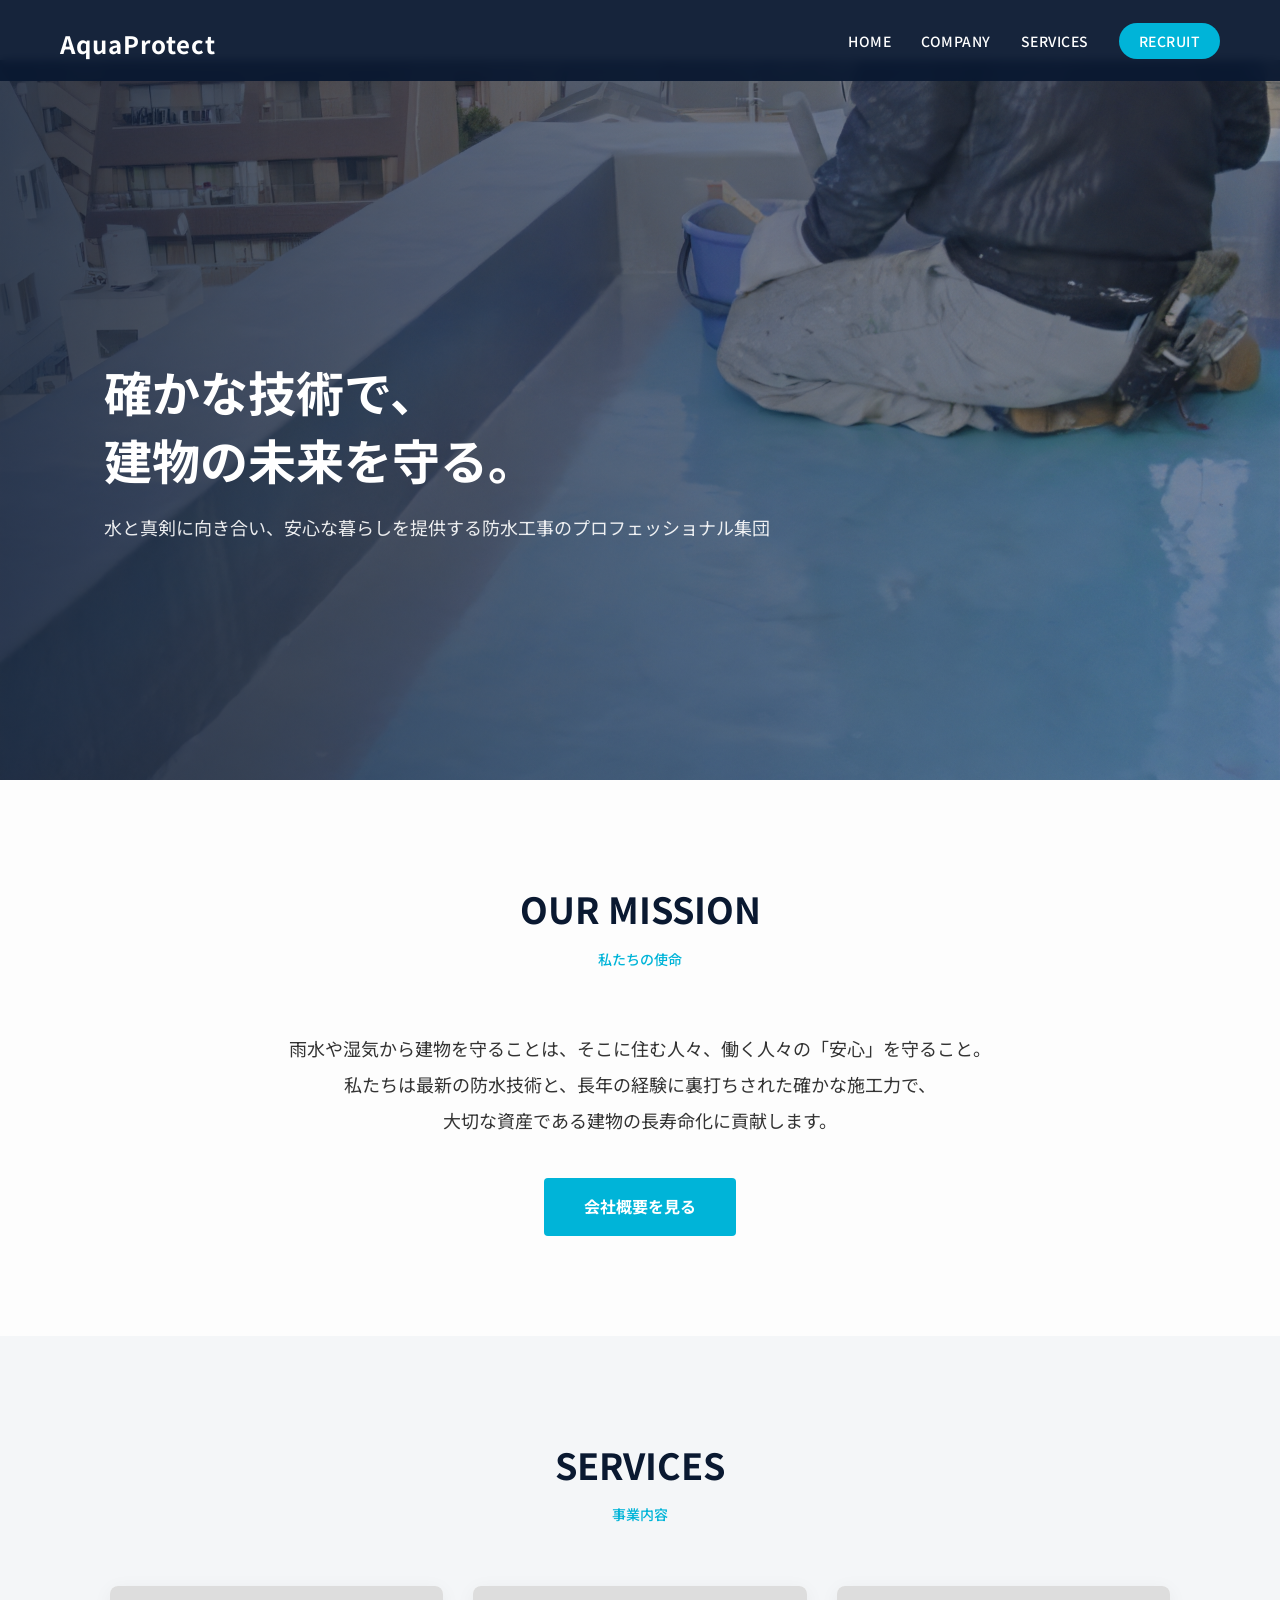
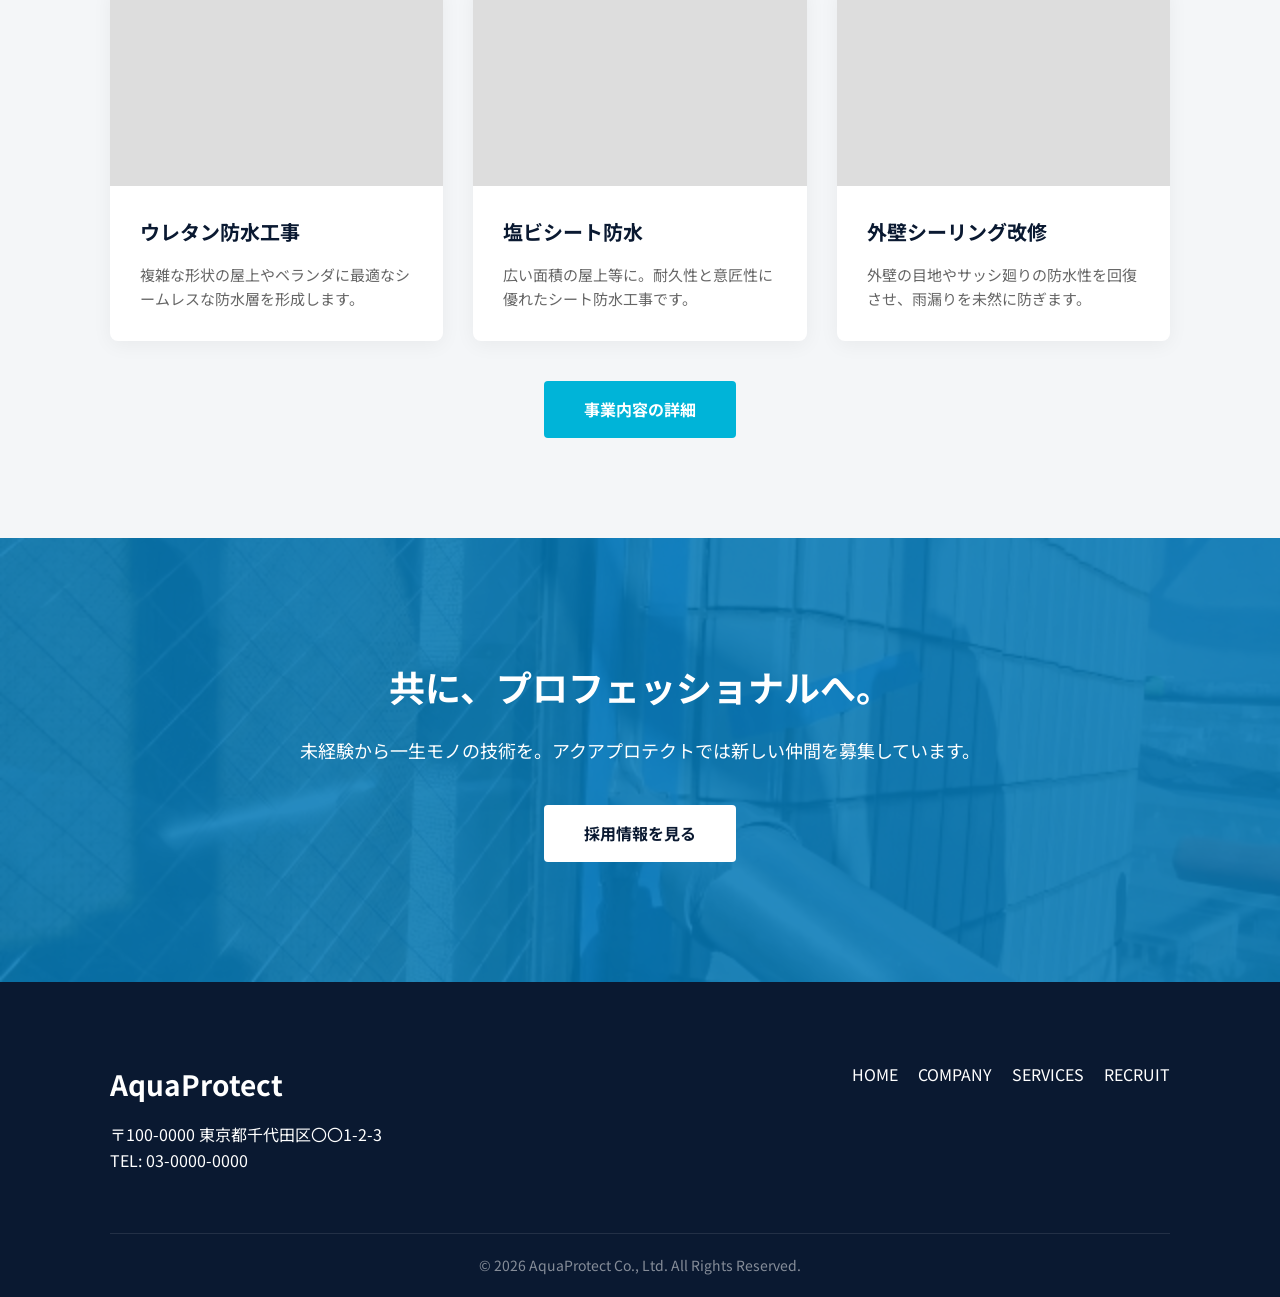
==== index.html @ 01838ff9 "Add files via upload" ====
<!DOCTYPE html>
<html lang="ja">
<head>
    <meta charset="UTF-8">
    <meta name="viewport" content="width=device-width, initial-scale=1.0">
    <title>株式会社アクアプロテクト | 防水工事・外壁改修のプロフェッショナル</title>
    <link rel="preconnect" href="https://fonts.googleapis.com">
    <link rel="preconnect" href="https://fonts.gstatic.com" crossorigin>
    <link href="https://fonts.googleapis.com/css2?family=Noto+Sans+JP:wght@400;500;700&display=swap" rel="stylesheet">
    <link rel="stylesheet" href="css/style.css">
</head>
<body>
    <header class="header js-header">
        <div class="header__inner">
            <h1 class="header__logo"><a href="index.html">AquaProtect</a></h1>
            <nav class="header__nav js-nav">
                <ul class="header__nav-list">
                    <li><a href="index.html">HOME</a></li>
                    <li><a href="about.html">COMPANY</a></li>
                    <li><a href="services.html">SERVICES</a></li>
                    <li><a href="recruit.html" class="btn-recruit-nav">RECRUIT</a></li>
                </ul>
            </nav>
            <button class="header__hamburger js-hamburger">
                <span></span><span></span><span></span>
            </button>
        </div>
    </header>

    <main>
        <section class="hero" style="background-image: url('images/hero.jpg');">
            <div class="hero__overlay"></div>
            <div class="hero__content fade-in">
                <h2 class="hero__title">確かな技術で、<br>建物の未来を守る。</h2>
                <p class="hero__desc">水と真剣に向き合い、安心な暮らしを提供する防水工事のプロフェッショナル集団</p>
            </div>
        </section>

        <section class="section">
            <div class="container">
                <h2 class="section__title fade-in">OUR MISSION<span>私たちの使命</span></h2>
                <div class="mission fade-in">
                    <p class="mission__text">
                        雨水や湿気から建物を守ることは、そこに住む人々、働く人々の「安心」を守ること。<br>
                        私たちは最新の防水技術と、長年の経験に裏打ちされた確かな施工力で、<br>
                        大切な資産である建物の長寿命化に貢献します。
                    </p>
                    <div class="mission__btn-wrapper">
                        <a href="about.html" class="btn">会社概要を見る</a>
                    </div>
                </div>
            </div>
        </section>

        <section class="section bg-light">
            <div class="container">
                <h2 class="section__title fade-in">SERVICES<span>事業内容</span></h2>
                <div class="cards">
                    <div class="card fade-in">
                        <div class="card__img" style="background-color: #ddd;"></div>
                        <div class="card__body">
                            <h3 class="card__title">ウレタン防水工事</h3>
                            <p class="card__text">複雑な形状の屋上やベランダに最適なシームレスな防水層を形成します。</p>
                        </div>
                    </div>
                    <div class="card fade-in" style="transition-delay: 0.2s;">
                        <div class="card__img" style="background-color: #ddd;"></div>
                        <div class="card__body">
                            <h3 class="card__title">塩ビシート防水</h3>
                            <p class="card__text">広い面積の屋上等に。耐久性と意匠性に優れたシート防水工事です。</p>
                        </div>
                    </div>
                    <div class="card fade-in" style="transition-delay: 0.4s;">
                        <div class="card__img" style="background-color: #ddd;"></div>
                        <div class="card__body">
                            <h3 class="card__title">外壁シーリング改修</h3>
                            <p class="card__text">外壁の目地やサッシ廻りの防水性を回復させ、雨漏りを未然に防ぎます。</p>
                        </div>
                    </div>
                </div>
                <div class="mission__btn-wrapper" style="margin-top: 40px; text-align: center;">
                    <a href="services.html" class="btn">事業内容の詳細</a>
                </div>
            </div>
        </section>

        <section class="section recruit-banner fade-in" style="background-image: url('images/recruit-bg.jpg');">
            <div class="recruit-banner__overlay"></div>
            <div class="recruit-banner__content">
                <h2>共に、プロフェッショナルへ。</h2>
                <p>未経験から一生モノの技術を。アクアプロテクトでは新しい仲間を募集しています。</p>
                <a href="recruit.html" class="btn btn--white">採用情報を見る</a>
            </div>
        </section>
    </main>

    <footer class="footer">
        <div class="container">
            <div class="footer__inner">
                <div class="footer__info">
                    <h2>AquaProtect</h2>
                    <p>〒100-0000 東京都千代田区〇〇1-2-3</p>
                    <p>TEL: 03-0000-0000</p>
                </div>
                <ul class="footer__nav">
                    <li><a href="index.html">HOME</a></li>
                    <li><a href="about.html">COMPANY</a></li>
                    <li><a href="services.html">SERVICES</a></li>
                    <li><a href="recruit.html">RECRUIT</a></li>
                </ul>
            </div>
            <div class="footer__copy">
                &copy; 2026 AquaProtect Co., Ltd. All Rights Reserved.
            </div>
        </div>
    </footer>
    <script src="js/script.js"></script>
</body>
</html>
---- css/style.css ----
@charset "UTF-8";

/* ========================================================
   Variables & Reset
========================================================= */
:root {
    --color-navy: #0a1931;
    --color-navy-light: #152b4d;
    --color-blue: #0077b6;
    --color-blue-light: #00b4d8;
    --color-bg: #fdfdfd;
    --color-text: #333333;
    --color-text-light: #666666;
    --color-white: #ffffff;
    --font-base: 'Noto Sans JP', sans-serif;
    --ease: cubic-bezier(0.25, 1, 0.5, 1);
}

*, *::before, *::after {
    box-sizing: border-box;
    margin: 0;
    padding: 0;
}

body {
    font-family: var(--font-base);
    color: var(--color-text);
    background-color: var(--color-bg);
    line-height: 1.6;
    font-size: 16px;
    -webkit-font-smoothing: antialiased;
}

a {
    color: inherit;
    text-decoration: none;
    transition: color 0.3s var(--ease);
}

ul { list-style: none; }
img { max-width: 100%; height: auto; display: block; }

.container {
    max-width: 1100px;
    margin: 0 auto;
    padding: 0 20px;
}

/* ========================================================
   Components
========================================================= */
.btn {
    display: inline-block;
    padding: 16px 40px;
    background-color: var(--color-blue-light);
    color: var(--color-white);
    font-weight: 700;
    border-radius: 4px;
    transition: background-color 0.3s var(--ease), transform 0.3s var(--ease);
    text-align: center;
}
.btn:hover {
    background-color: var(--color-blue);
    transform: translateY(-2px);
    color: var(--color-white);
}
.btn--white {
    background-color: var(--color-white);
    color: var(--color-navy);
}
.btn--white:hover {
    background-color: #f0f0f0;
    color: var(--color-navy);
}

/* ========================================================
   Header
========================================================= */
.header {
    position: fixed;
    top: 0;
    left: 0;
    width: 100%;
    z-index: 100;
    background-color: rgba(10, 25, 49, 0.95);
    backdrop-filter: blur(5px);
    transition: background-color 0.3s var(--ease), padding 0.3s var(--ease);
}
.header.is-scrolled {
    padding: 5px 0;
    background-color: rgba(10, 25, 49, 1);
}

.header__inner {
    display: flex;
    justify-content: space-between;
    align-items: center;
    padding: 15px 20px;
    max-width: 1200px;
    margin: 0 auto;
}

.header__logo a {
    color: var(--color-white);
    font-size: 24px;
    font-weight: 700;
    letter-spacing: 1px;
}

.header__nav-list {
    display: flex;
    align-items: center;
    gap: 30px;
}
.header__nav-list li a {
    color: var(--color-white);
    font-size: 14px;
    font-weight: 500;
    letter-spacing: 0.5px;
    position: relative;
}
.header__nav-list li a::after {
    content: '';
    position: absolute;
    bottom: -5px;
    left: 0;
    width: 0;
    height: 2px;
    background-color: var(--color-blue-light);
    transition: width 0.3s var(--ease);
}
.header__nav-list li a:hover::after,
.header__nav-list li a.is-active::after {
    width: 100%;
}

.btn-recruit-nav {
    background-color: var(--color-blue-light);
    padding: 8px 20px;
    border-radius: 20px;
}
.btn-recruit-nav::after { display: none !important; }
.btn-recruit-nav:hover { background-color: var(--color-blue); }

.header__hamburger {
    display: none;
    background: none;
    border: none;
    cursor: pointer;
    width: 30px;
    height: 20px;
    position: relative;
    z-index: 101;
}
.header__hamburger span {
    position: absolute;
    left: 0;
    width: 100%;
    height: 2px;
    background-color: var(--color-white);
    transition: all 0.3s var(--ease);
}
.header__hamburger span:nth-of-type(1) { top: 0; }
.header__hamburger span:nth-of-type(2) { top: 50%; transform: translateY(-50%); }
.header__hamburger span:nth-of-type(3) { bottom: 0; }

.header__hamburger.is-active span:nth-of-type(1) {
    top: 50%;
    transform: translateY(-50%) rotate(45deg);
}
.header__hamburger.is-active span:nth-of-type(2) { opacity: 0; }
.header__hamburger.is-active span:nth-of-type(3) {
    bottom: 50%;
    transform: translateY(50%) rotate(-45deg);
}

/* ========================================================
   Main Layouts & Pages
========================================================= */
main { padding-top: 60px; } /* Offset for fixed header */

.section { padding: 100px 0; }
.bg-light { background-color: #f4f6f8; }

.section__title {
    font-size: 36px;
    color: var(--color-navy);
    text-align: center;
    margin-bottom: 60px;
    font-weight: 700;
}
.section__title span {
    display: block;
    font-size: 14px;
    color: var(--color-blue-light);
    margin-top: 10px;
    font-weight: 500;
}

.sub-title {
    font-size: 24px;
    color: var(--color-navy);
    margin-bottom: 30px;
    border-left: 4px solid var(--color-blue-light);
    padding-left: 15px;
}

/* Hero */
.hero {
    height: 80vh;
    min-height: 500px;
    background-color: var(--color-navy); /* Fallback */
    background-size: cover;
    background-position: center;
    position: relative;
    display: flex;
    align-items: center;
    padding-top: 60px;
}
.hero__overlay {
    position: absolute;
    top: 0; left: 0; width: 100%; height: 100%;
    background: linear-gradient(to right, rgba(10,25,49,0.8), rgba(10,25,49,0.3));
}
.hero__content {
    position: relative;
    z-index: 1;
    color: var(--color-white);
    padding: 0 5%;
    max-width: 1200px;
    margin: 0 auto;
    width: 100%;
}
.hero__title {
    font-size: 48px;
    line-height: 1.4;
    margin-bottom: 20px;
    font-weight: 700;
}
.hero__desc {
    font-size: 18px;
    opacity: 0.9;
}

/* Page Header */
.page-header {
    height: 300px;
    background-color: var(--color-navy-light);
    display: flex;
    align-items: center;
    justify-content: center;
    color: var(--color-white);
    margin-top: -60px; /* offset main padding */
    padding-top: 60px;
}
.page-header__inner h1 {
    font-size: 40px;
    text-align: center;
}
.page-header__inner h1 span {
    display: block;
    font-size: 16px;
    margin-top: 10px;
    font-weight: 400;
    opacity: 0.8;
}

/* Mission */
.mission__text {
    text-align: center;
    font-size: 18px;
    line-height: 2;
    margin-bottom: 40px;
}
.mission__btn-wrapper { text-align: center; }

/* Cards */
.cards {
    display: grid;
    grid-template-columns: repeat(auto-fit, minmax(300px, 1fr));
    gap: 30px;
}
.card {
    background: var(--color-white);
    border-radius: 8px;
    overflow: hidden;
    box-shadow: 0 4px 20px rgba(0,0,0,0.05);
    transition: transform 0.3s var(--ease);
}
.card:hover { transform: translateY(-10px); }
.card__img {
    height: 200px;
    background-color: #eaeaea;
}
.card__body { padding: 30px; }
.card__title {
    font-size: 20px;
    color: var(--color-navy);
    margin-bottom: 15px;
}
.card__text {
    color: var(--color-text-light);
    font-size: 15px;
}

/* Recruit Banner */
.recruit-banner {
    position: relative;
    text-align: center;
    color: var(--color-white);
    background-color: var(--color-blue);
    background-size: cover;
    background-position: center;
    padding: 120px 20px;
}
.recruit-banner__overlay {
    position: absolute;
    top: 0; left: 0; width: 100%; height: 100%;
    background-color: rgba(0, 119, 182, 0.85);
}
.recruit-banner__content { position: relative; z-index: 1; }
.recruit-banner__content h2 { font-size: 36px; margin-bottom: 20px; }
.recruit-banner__content p { font-size: 18px; margin-bottom: 40px; }

/* Table */
.profile-table {
    width: 100%;
    border-collapse: collapse;
}
.profile-table th, .profile-table td {
    padding: 20px;
    border-bottom: 1px solid #ddd;
    text-align: left;
}
.profile-table th {
    width: 25%;
    background-color: #f9f9f9;
    color: var(--color-navy);
    font-weight: 500;
}

/* Services */
.service-item {
    display: flex;
    align-items: center;
    gap: 50px;
    margin-bottom: 80px;
}
.service-item--reverse { flex-direction: row-reverse; }
.service-item::before {
    content: '';
    flex: 1;
    height: 300px;
    background-color: #eaeaea;
    border-radius: 8px;
}
.service-item__text { flex: 1; }
.service-item__text h3 {
    font-size: 28px;
    color: var(--color-navy);
    margin-bottom: 20px;
}

/* Footer */
.footer {
    background-color: var(--color-navy);
    color: var(--color-white);
    padding: 80px 0 20px;
}
.footer__inner {
    display: flex;
    justify-content: space-between;
    margin-bottom: 60px;
    flex-wrap: wrap;
    gap: 40px;
}
.footer__info h2 { font-size: 28px; margin-bottom: 15px; }
.footer__nav { display: flex; gap: 20px; }
.footer__nav a:hover { color: var(--color-blue-light); }
.footer__copy {
    text-align: center;
    font-size: 14px;
    color: rgba(255,255,255,0.5);
    border-top: 1px solid rgba(255,255,255,0.1);
    padding-top: 20px;
}

/* ========================================================
   Animations & JS Classes
========================================================= */
.fade-in {
    opacity: 0;
    transform: translateY(30px);
    transition: opacity 0.8s ease-out, transform 0.8s ease-out;
}
.fade-in.is-visible {
    opacity: 1;
    transform: translateY(0);
}

/* ========================================================
   Media Queries
========================================================= */
@media (max-width: 768px) {
    .header__hamburger { display: block; }
    .header__nav {
        position: fixed;
        top: 0; right: -100%;
        width: 100%; height: 100vh;
        background-color: rgba(10, 25, 49, 0.98);
        display: flex;
        justify-content: center;
        align-items: center;
        transition: right 0.4s var(--ease);
    }
    .header__nav.is-open { right: 0; }
    .header__nav-list {
        flex-direction: column;
        text-align: center;
        gap: 40px;
    }
    .header__nav-list li a { font-size: 20px; }
    
    .hero__title { font-size: 32px; }
    .hero__desc { font-size: 16px; }
    
    .profile-table th, .profile-table td { display: block; width: 100%; }
    .profile-table th { border-bottom: none; padding-bottom: 5px; }
    .profile-table td { padding-top: 5px; margin-bottom: 10px; }
    
    .service-item, .service-item--reverse { flex-direction: column; gap: 20px; }
    .service-item::before { width: 100%; height: 200px; }
}
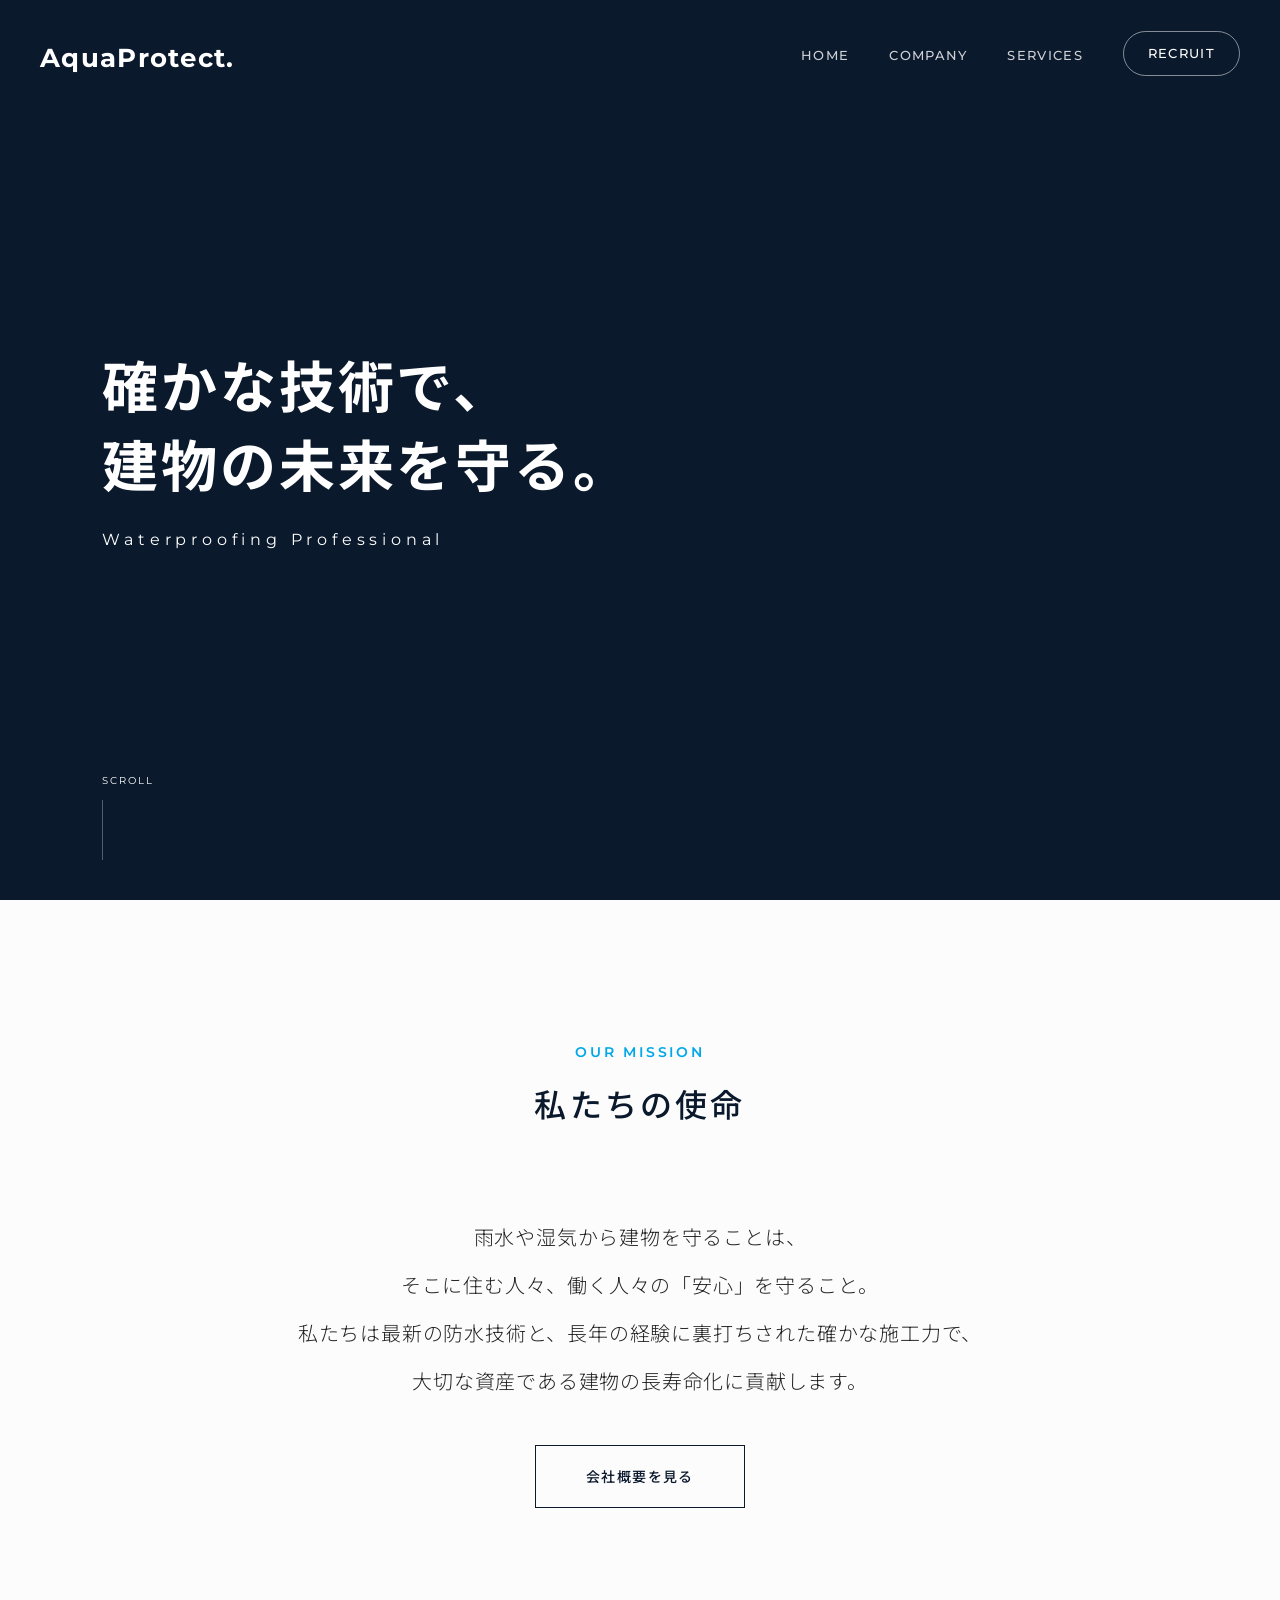
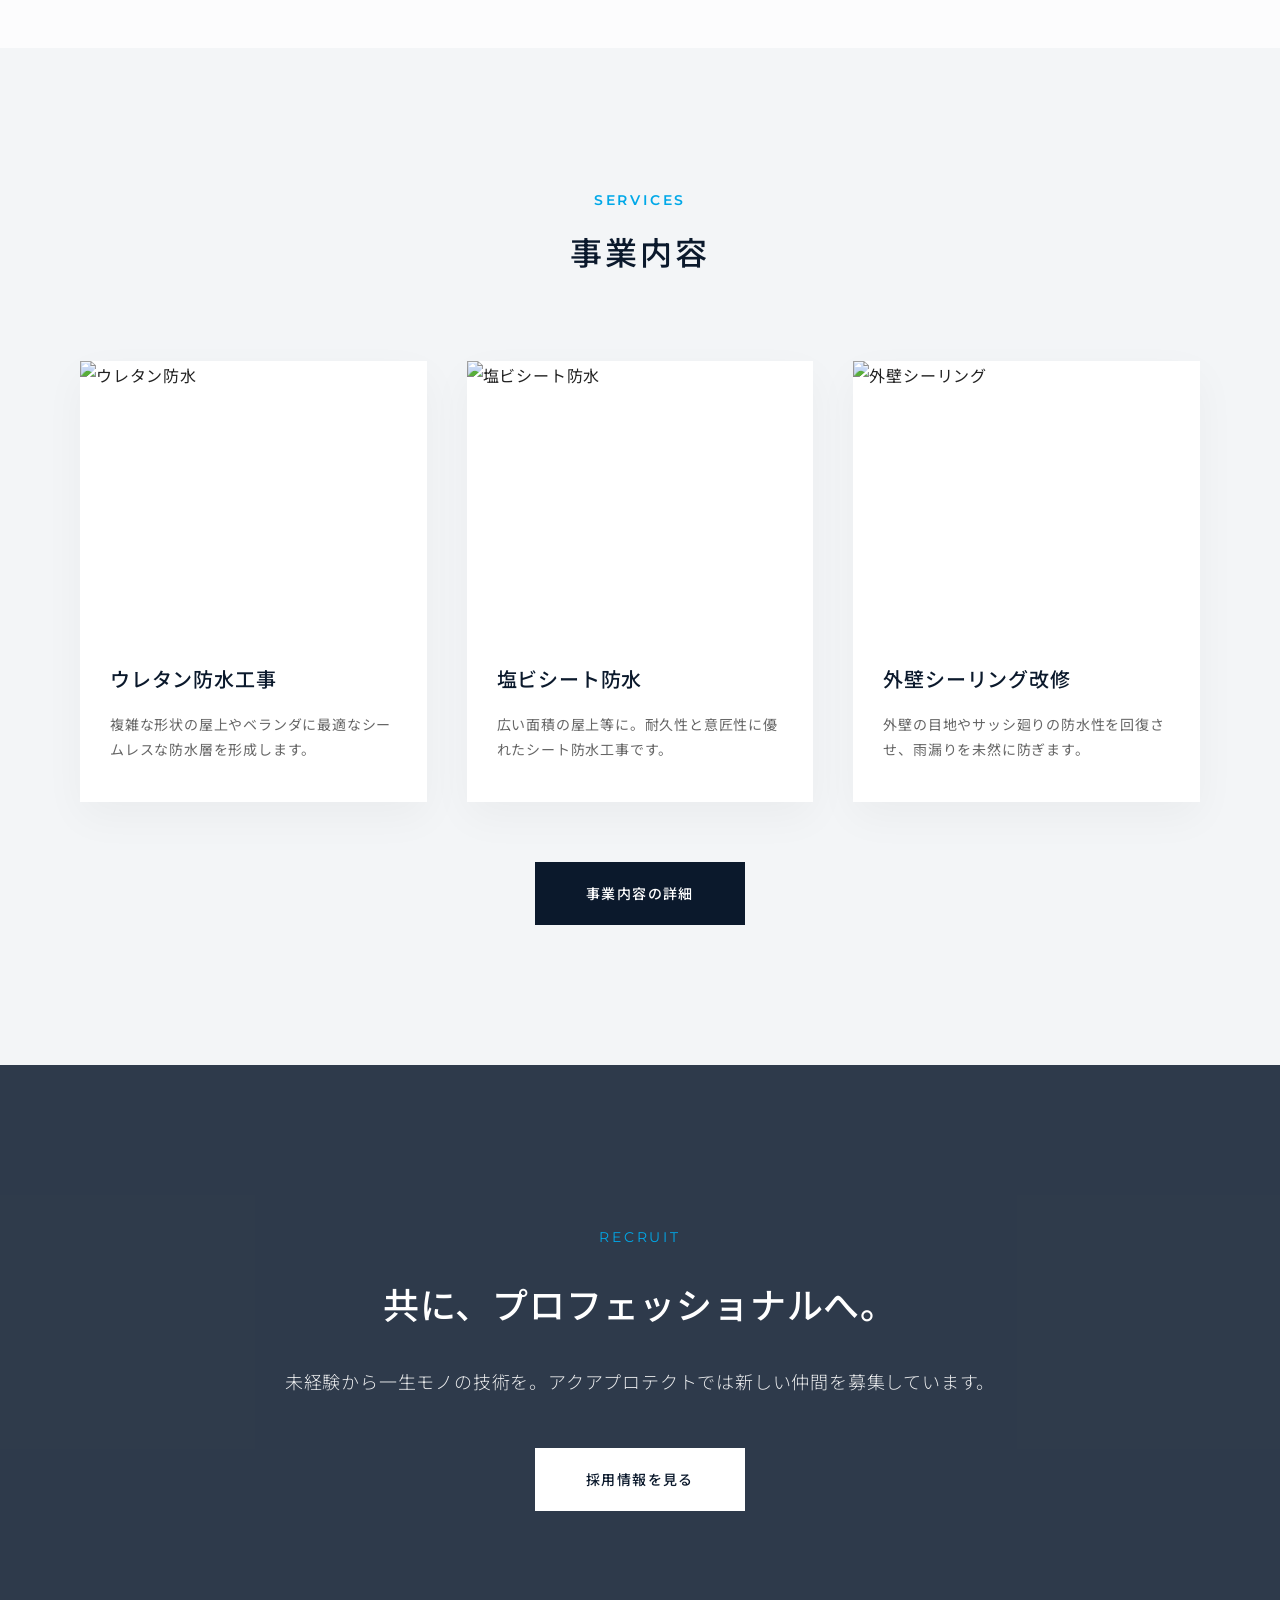
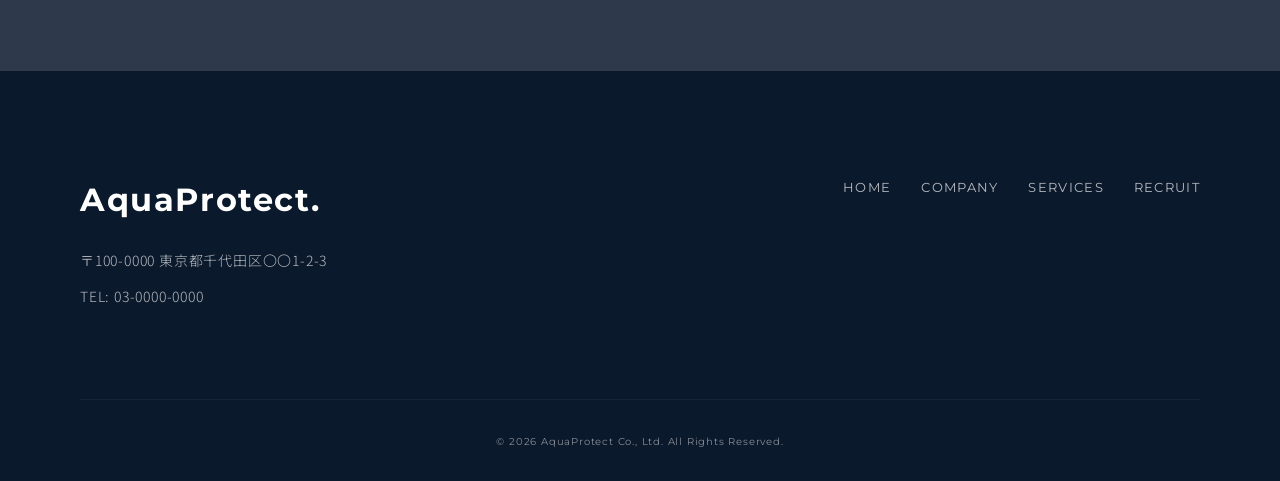
==== commit f6eb758d: "Add files via upload" ====
--- a/index.html
+++ b/index.html
@@ -6,47 +6,52 @@
     <title>株式会社アクアプロテクト | 防水工事・外壁改修のプロフェッショナル</title>
     <link rel="preconnect" href="https://fonts.googleapis.com">
     <link rel="preconnect" href="https://fonts.gstatic.com" crossorigin>
-    <link href="https://fonts.googleapis.com/css2?family=Noto+Sans+JP:wght@400;500;700&display=swap" rel="stylesheet">
+    <link href="https://fonts.googleapis.com/css2?family=Montserrat:wght@400;500;700&family=Noto+Sans+JP:wght@300;400;500;700&display=swap" rel="stylesheet">
     <link rel="stylesheet" href="css/style.css">
 </head>
 <body>
     <header class="header js-header">
         <div class="header__inner">
-            <h1 class="header__logo"><a href="index.html">AquaProtect</a></h1>
+            <h1 class="header__logo"><a href="index.html">AquaProtect.</a></h1>
             <nav class="header__nav js-nav">
                 <ul class="header__nav-list">
                     <li><a href="index.html">HOME</a></li>
                     <li><a href="about.html">COMPANY</a></li>
                     <li><a href="services.html">SERVICES</a></li>
-                    <li><a href="recruit.html" class="btn-recruit-nav">RECRUIT</a></li>
+                    <li><a href="recruit.html" class="btn-nav">RECRUIT</a></li>
                 </ul>
             </nav>
-            <button class="header__hamburger js-hamburger">
+            <button class="hamburger js-hamburger">
                 <span></span><span></span><span></span>
             </button>
         </div>
     </header>
 
     <main>
-        <section class="hero" style="background-image: url('images/hero.jpg');">
+        <section class="hero" style="background-image: url('https://images.unsplash.com/photo-1504307651254-35680f356dfd?q=80&w=2000&auto=format&fit=crop');">
             <div class="hero__overlay"></div>
-            <div class="hero__content fade-in">
-                <h2 class="hero__title">確かな技術で、<br>建物の未来を守る。</h2>
-                <p class="hero__desc">水と真剣に向き合い、安心な暮らしを提供する防水工事のプロフェッショナル集団</p>
+            <div class="hero__content">
+                <h2 class="hero__title js-fade">確かな技術で、<br>建物の未来を守る。</h2>
+                <p class="hero__desc js-fade">Waterproofing Professional</p>
             </div>
+            <div class="hero__scroll"><span>SCROLL</span></div>
         </section>
 
         <section class="section">
-            <div class="container">
-                <h2 class="section__title fade-in">OUR MISSION<span>私たちの使命</span></h2>
-                <div class="mission fade-in">
+            <div class="container container--small">
+                <div class="section-title js-fade">
+                    <span class="section-title__en">OUR MISSION</span>
+                    <h2 class="section-title__ja">私たちの使命</h2>
+                </div>
+                <div class="mission js-fade">
                     <p class="mission__text">
-                        雨水や湿気から建物を守ることは、そこに住む人々、働く人々の「安心」を守ること。<br>
-                        私たちは最新の防水技術と、長年の経験に裏打ちされた確かな施工力で、<br>
+                        雨水や湿気から建物を守ることは、<br class="u-hide-sp">
+                        そこに住む人々、働く人々の「安心」を守ること。<br>
+                        私たちは最新の防水技術と、長年の経験に裏打ちされた確かな施工力で、<br class="u-hide-sp">
                         大切な資産である建物の長寿命化に貢献します。
                     </p>
-                    <div class="mission__btn-wrapper">
-                        <a href="about.html" class="btn">会社概要を見る</a>
+                    <div class="u-text-center mt-40">
+                        <a href="about.html" class="btn btn--outline"><span>会社概要を見る</span></a>
                     </div>
                 </div>
             </div>
@@ -54,42 +59,52 @@
 
         <section class="section bg-light">
             <div class="container">
-                <h2 class="section__title fade-in">SERVICES<span>事業内容</span></h2>
+                <div class="section-title js-fade">
+                    <span class="section-title__en">SERVICES</span>
+                    <h2 class="section-title__ja">事業内容</h2>
+                </div>
                 <div class="cards">
-                    <div class="card fade-in">
-                        <div class="card__img" style="background-color: #ddd;"></div>
+                    <div class="card js-fade">
+                        <div class="card__img-wrap">
+                            <img src="https://images.unsplash.com/photo-1589939705384-5185137a7f0f?q=80&w=800&auto=format&fit=crop" alt="ウレタン防水" class="card__img">
+                        </div>
                         <div class="card__body">
                             <h3 class="card__title">ウレタン防水工事</h3>
                             <p class="card__text">複雑な形状の屋上やベランダに最適なシームレスな防水層を形成します。</p>
                         </div>
                     </div>
-                    <div class="card fade-in" style="transition-delay: 0.2s;">
-                        <div class="card__img" style="background-color: #ddd;"></div>
+                    <div class="card js-fade" style="transition-delay: 0.1s;">
+                        <div class="card__img-wrap">
+                            <img src="https://images.unsplash.com/photo-1541888086925-ebbcacd39e55?q=80&w=800&auto=format&fit=crop" alt="塩ビシート防水" class="card__img">
+                        </div>
                         <div class="card__body">
                             <h3 class="card__title">塩ビシート防水</h3>
                             <p class="card__text">広い面積の屋上等に。耐久性と意匠性に優れたシート防水工事です。</p>
                         </div>
                     </div>
-                    <div class="card fade-in" style="transition-delay: 0.4s;">
-                        <div class="card__img" style="background-color: #ddd;"></div>
+                    <div class="card js-fade" style="transition-delay: 0.2s;">
+                        <div class="card__img-wrap">
+                            <img src="https://images.unsplash.com/photo-1508873699372-7aeab60b44ab?q=80&w=800&auto=format&fit=crop" alt="外壁シーリング" class="card__img">
+                        </div>
                         <div class="card__body">
                             <h3 class="card__title">外壁シーリング改修</h3>
                             <p class="card__text">外壁の目地やサッシ廻りの防水性を回復させ、雨漏りを未然に防ぎます。</p>
                         </div>
                     </div>
                 </div>
-                <div class="mission__btn-wrapper" style="margin-top: 40px; text-align: center;">
-                    <a href="services.html" class="btn">事業内容の詳細</a>
+                <div class="u-text-center mt-60">
+                    <a href="services.html" class="btn"><span>事業内容の詳細</span></a>
                 </div>
             </div>
         </section>
 
-        <section class="section recruit-banner fade-in" style="background-image: url('images/recruit-bg.jpg');">
+        <section class="recruit-banner js-fade" style="background-image: url('https://images.unsplash.com/photo-1504328345606-18bbc8c9d7d1?q=80&w=2000&auto=format&fit=crop');">
             <div class="recruit-banner__overlay"></div>
             <div class="recruit-banner__content">
-                <h2>共に、プロフェッショナルへ。</h2>
-                <p>未経験から一生モノの技術を。アクアプロテクトでは新しい仲間を募集しています。</p>
-                <a href="recruit.html" class="btn btn--white">採用情報を見る</a>
+                <span class="recruit-banner__en">RECRUIT</span>
+                <h2 class="recruit-banner__ja">共に、プロフェッショナルへ。</h2>
+                <p class="recruit-banner__text">未経験から一生モノの技術を。<br class="u-hide-pc">アクアプロテクトでは新しい仲間を募集しています。</p>
+                <a href="recruit.html" class="btn btn--white"><span>採用情報を見る</span></a>
             </div>
         </section>
     </main>
@@ -97,20 +112,22 @@
     <footer class="footer">
         <div class="container">
             <div class="footer__inner">
-                <div class="footer__info">
-                    <h2>AquaProtect</h2>
-                    <p>〒100-0000 東京都千代田区〇〇1-2-3</p>
-                    <p>TEL: 03-0000-0000</p>
+                <div class="footer__col">
+                    <h2 class="footer__logo">AquaProtect.</h2>
+                    <p class="footer__address">〒100-0000 東京都千代田区〇〇1-2-3</p>
+                    <p class="footer__tel">TEL: 03-0000-0000</p>
                 </div>
-                <ul class="footer__nav">
-                    <li><a href="index.html">HOME</a></li>
-                    <li><a href="about.html">COMPANY</a></li>
-                    <li><a href="services.html">SERVICES</a></li>
-                    <li><a href="recruit.html">RECRUIT</a></li>
-                </ul>
+                <div class="footer__col">
+                    <ul class="footer__nav">
+                        <li><a href="index.html">HOME</a></li>
+                        <li><a href="about.html">COMPANY</a></li>
+                        <li><a href="services.html">SERVICES</a></li>
+                        <li><a href="recruit.html">RECRUIT</a></li>
+                    </ul>
+                </div>
             </div>
-            <div class="footer__copy">
-                &copy; 2026 AquaProtect Co., Ltd. All Rights Reserved.
+            <div class="footer__bottom">
+                <small>&copy; 2026 AquaProtect Co., Ltd. All Rights Reserved.</small>
             </div>
         </div>
     </footer>
--- a/css/style.css
+++ b/css/style.css
@@ -1,19 +1,23 @@
 @charset "UTF-8";
 
 /* ========================================================
-   Variables & Reset
+   Variables & Reset (Premium adjustments)
 ========================================================= */
 :root {
-    --color-navy: #0a1931;
-    --color-navy-light: #152b4d;
-    --color-blue: #0077b6;
-    --color-blue-light: #00b4d8;
-    --color-bg: #fdfdfd;
-    --color-text: #333333;
-    --color-text-light: #666666;
-    --color-white: #ffffff;
-    --font-base: 'Noto Sans JP', sans-serif;
-    --ease: cubic-bezier(0.25, 1, 0.5, 1);
+    --color-primary: #0B192C;   /* Deep Navy for Trust */
+    --color-secondary: #1E3E62; /* Lighter Navy */
+    --color-accent: #00A8E8;    /* Clean Water Blue */
+    --color-bg: #FCFCFD;        /* Very light cool gray */
+    --color-text: #222222;      /* Off-black for readability */
+    --color-text-muted: #666666;
+    --color-white: #FFFFFF;
+    --color-border: #E5E7EB;
+    
+    --font-en: 'Montserrat', sans-serif;
+    --font-ja: 'Noto Sans JP', sans-serif;
+    
+    --ease-out: cubic-bezier(0.215, 0.61, 0.355, 1);
+    --ease-in-out: cubic-bezier(0.645, 0.045, 0.355, 1);
 }
 
 *, *::before, *::after {
@@ -23,411 +27,436 @@
 }
 
 body {
-    font-family: var(--font-base);
+    font-family: var(--font-ja);
     color: var(--color-text);
     background-color: var(--color-bg);
-    line-height: 1.6;
+    line-height: 1.8;
     font-size: 16px;
+    letter-spacing: 0.05em;
     -webkit-font-smoothing: antialiased;
+    -moz-osx-font-smoothing: grayscale;
 }
 
 a {
     color: inherit;
     text-decoration: none;
-    transition: color 0.3s var(--ease);
+    transition: all 0.3s ease;
 }
 
 ul { list-style: none; }
-img { max-width: 100%; height: auto; display: block; }
+img { max-width: 100%; height: auto; display: block; width: 100%; }
 
 .container {
-    max-width: 1100px;
+    max-width: 1200px;
     margin: 0 auto;
-    padding: 0 20px;
-}
-
-/* ========================================================
-   Components
+    padding: 0 40px;
+}
+.container--small {
+    max-width: 900px;
+}
+
+/* Utilities */
+.u-text-center { text-align: center; }
+.mt-40 { margin-top: 40px; }
+.mt-60 { margin-top: 60px; }
+.mt-80 { margin-top: 80px; }
+@media (max-width: 768px) {
+    .u-hide-sp { display: none !important; }
+}
+@media (min-width: 769px) {
+    .u-hide-pc { display: none !important; }
+}
+
+/* ========================================================
+   Buttons
 ========================================================= */
 .btn {
-    display: inline-block;
-    padding: 16px 40px;
-    background-color: var(--color-blue-light);
-    color: var(--color-white);
-    font-weight: 700;
-    border-radius: 4px;
-    transition: background-color 0.3s var(--ease), transform 0.3s var(--ease);
-    text-align: center;
+    display: inline-flex;
+    align-items: center;
+    justify-content: center;
+    padding: 18px 50px;
+    background-color: var(--color-primary);
+    color: var(--color-white);
+    font-weight: 500;
+    font-family: var(--font-ja);
+    letter-spacing: 0.1em;
+    font-size: 14px;
+    border: 1px solid var(--color-primary);
+    position: relative;
+    overflow: hidden;
+    transition: all 0.4s var(--ease-out);
+}
+.btn span {
+    position: relative;
+    z-index: 2;
+}
+.btn::after {
+    content: '';
+    position: absolute;
+    top: 0; left: 0; width: 100%; height: 100%;
+    background-color: var(--color-accent);
+    transform: scaleX(0);
+    transform-origin: right;
+    transition: transform 0.4s var(--ease-out);
+    z-index: 1;
 }
 .btn:hover {
-    background-color: var(--color-blue);
-    transform: translateY(-2px);
-    color: var(--color-white);
-}
+    color: var(--color-white);
+    border-color: var(--color-accent);
+}
+.btn:hover::after {
+    transform: scaleX(1);
+    transform-origin: left;
+}
+
+.btn--outline {
+    background-color: transparent;
+    color: var(--color-primary);
+}
+.btn--outline:hover {
+    color: var(--color-white);
+}
+
 .btn--white {
     background-color: var(--color-white);
-    color: var(--color-navy);
+    color: var(--color-primary);
+    border-color: var(--color-white);
 }
 .btn--white:hover {
-    background-color: #f0f0f0;
-    color: var(--color-navy);
-}
-
-/* ========================================================
-   Header
+    border-color: var(--color-accent);
+}
+
+.btn--large {
+    padding: 22px 80px;
+    font-size: 16px;
+}
+
+/* ========================================================
+   Header (Premium Glassmorphism)
 ========================================================= */
 .header {
     position: fixed;
-    top: 0;
-    left: 0;
-    width: 100%;
+    top: 0; left: 0; width: 100%;
     z-index: 100;
-    background-color: rgba(10, 25, 49, 0.95);
-    backdrop-filter: blur(5px);
-    transition: background-color 0.3s var(--ease), padding 0.3s var(--ease);
+    padding: 25px 0;
+    transition: all 0.4s var(--ease-out);
 }
 .header.is-scrolled {
-    padding: 5px 0;
-    background-color: rgba(10, 25, 49, 1);
+    padding: 15px 0;
+    background-color: rgba(11, 25, 44, 0.95);
+    backdrop-filter: blur(10px);
+    box-shadow: 0 4px 20px rgba(0,0,0,0.05);
 }
 
 .header__inner {
     display: flex;
     justify-content: space-between;
     align-items: center;
-    padding: 15px 20px;
-    max-width: 1200px;
-    margin: 0 auto;
+    padding: 0 40px;
 }
 
 .header__logo a {
     color: var(--color-white);
-    font-size: 24px;
+    font-family: var(--font-en);
+    font-size: 26px;
     font-weight: 700;
-    letter-spacing: 1px;
+    letter-spacing: 0.05em;
 }
 
 .header__nav-list {
     display: flex;
     align-items: center;
-    gap: 30px;
+    gap: 40px;
 }
 .header__nav-list li a {
     color: var(--color-white);
+    font-family: var(--font-en);
+    font-size: 13px;
+    font-weight: 500;
+    letter-spacing: 0.1em;
+    opacity: 0.8;
+}
+.header__nav-list li a:hover,
+.header__nav-list li a.is-active {
+    opacity: 1;
+}
+
+.btn-nav {
+    display: inline-block;
+    border: 1px solid rgba(255,255,255,0.5);
+    padding: 10px 24px;
+    border-radius: 40px;
+    opacity: 1 !important;
+}
+.btn-nav:hover {
+    background-color: var(--color-white);
+    color: var(--color-primary) !important;
+}
+
+.hamburger {
+    display: none;
+    background: none; border: none; cursor: pointer;
+    width: 32px; height: 22px; position: relative; z-index: 101;
+}
+.hamburger span {
+    position: absolute; left: 0; width: 100%; height: 1px;
+    background-color: var(--color-white);
+    transition: all 0.4s var(--ease-out);
+}
+.hamburger span:nth-of-type(1) { top: 0; }
+.hamburger span:nth-of-type(2) { top: 50%; transform: translateY(-50%); }
+.hamburger span:nth-of-type(3) { bottom: 0; }
+
+.hamburger.is-active span:nth-of-type(1) { top: 50%; transform: translateY(-50%) rotate(45deg); }
+.hamburger.is-active span:nth-of-type(2) { opacity: 0; }
+.hamburger.is-active span:nth-of-type(3) { bottom: 50%; transform: translateY(50%) rotate(-45deg); }
+
+/* ========================================================
+   Layouts & Headings
+========================================================= */
+.section { padding: 140px 0; }
+.bg-light { background-color: #F3F5F7; }
+
+.section-title {
+    text-align: center;
+    margin-bottom: 80px;
+}
+.section-title__en {
+    display: block;
+    font-family: var(--font-en);
     font-size: 14px;
+    color: var(--color-accent);
+    font-weight: 600;
+    letter-spacing: 0.2em;
+    margin-bottom: 10px;
+}
+.section-title__ja {
+    font-size: 32px;
+    color: var(--color-primary);
     font-weight: 500;
-    letter-spacing: 0.5px;
-    position: relative;
-}
-.header__nav-list li a::after {
-    content: '';
-    position: absolute;
-    bottom: -5px;
-    left: 0;
-    width: 0;
-    height: 2px;
-    background-color: var(--color-blue-light);
-    transition: width 0.3s var(--ease);
-}
-.header__nav-list li a:hover::after,
-.header__nav-list li a.is-active::after {
-    width: 100%;
-}
-
-.btn-recruit-nav {
-    background-color: var(--color-blue-light);
-    padding: 8px 20px;
-    border-radius: 20px;
-}
-.btn-recruit-nav::after { display: none !important; }
-.btn-recruit-nav:hover { background-color: var(--color-blue); }
-
-.header__hamburger {
-    display: none;
-    background: none;
-    border: none;
-    cursor: pointer;
-    width: 30px;
-    height: 20px;
-    position: relative;
-    z-index: 101;
-}
-.header__hamburger span {
-    position: absolute;
-    left: 0;
-    width: 100%;
-    height: 2px;
-    background-color: var(--color-white);
-    transition: all 0.3s var(--ease);
-}
-.header__hamburger span:nth-of-type(1) { top: 0; }
-.header__hamburger span:nth-of-type(2) { top: 50%; transform: translateY(-50%); }
-.header__hamburger span:nth-of-type(3) { bottom: 0; }
-
-.header__hamburger.is-active span:nth-of-type(1) {
-    top: 50%;
-    transform: translateY(-50%) rotate(45deg);
-}
-.header__hamburger.is-active span:nth-of-type(2) { opacity: 0; }
-.header__hamburger.is-active span:nth-of-type(3) {
-    bottom: 50%;
-    transform: translateY(50%) rotate(-45deg);
-}
-
-/* ========================================================
-   Main Layouts & Pages
-========================================================= */
-main { padding-top: 60px; } /* Offset for fixed header */
-
-.section { padding: 100px 0; }
-.bg-light { background-color: #f4f6f8; }
-
-.section__title {
-    font-size: 36px;
-    color: var(--color-navy);
-    text-align: center;
-    margin-bottom: 60px;
-    font-weight: 700;
-}
-.section__title span {
-    display: block;
-    font-size: 14px;
-    color: var(--color-blue-light);
-    margin-top: 10px;
-    font-weight: 500;
+    letter-spacing: 0.1em;
 }
 
 .sub-title {
     font-size: 24px;
-    color: var(--color-navy);
-    margin-bottom: 30px;
-    border-left: 4px solid var(--color-blue-light);
-    padding-left: 15px;
-}
-
-/* Hero */
+    color: var(--color-primary);
+    margin-bottom: 40px;
+    padding-bottom: 15px;
+    border-bottom: 1px solid var(--color-border);
+    font-weight: 500;
+}
+
+/* ========================================================
+   Hero Sections
+========================================================= */
+/* Top Hero */
 .hero {
-    height: 80vh;
-    min-height: 500px;
-    background-color: var(--color-navy); /* Fallback */
+    height: 100vh;
+    min-height: 600px;
+    background-color: var(--color-primary);
     background-size: cover;
     background-position: center;
     position: relative;
     display: flex;
     align-items: center;
-    padding-top: 60px;
 }
 .hero__overlay {
-    position: absolute;
-    top: 0; left: 0; width: 100%; height: 100%;
-    background: linear-gradient(to right, rgba(10,25,49,0.8), rgba(10,25,49,0.3));
+    position: absolute; top: 0; left: 0; width: 100%; height: 100%;
+    background: linear-gradient(135deg, rgba(11,25,44,0.8) 0%, rgba(11,25,44,0.3) 100%);
 }
 .hero__content {
+    position: relative; z-index: 1;
+    color: var(--color-white);
+    padding: 0 8%;
+    width: 100%;
+}
+.hero__title {
+    font-size: 56px;
+    font-weight: 700;
+    line-height: 1.4;
+    letter-spacing: 0.05em;
+    margin-bottom: 24px;
+}
+.hero__desc {
+    font-family: var(--font-en);
+    font-size: 16px;
+    letter-spacing: 0.3em;
+    opacity: 0.8;
+}
+.hero__scroll {
+    position: absolute; bottom: 40px; left: 8%; z-index: 1;
+    color: var(--color-white); font-family: var(--font-en); font-size: 10px; letter-spacing: 0.2em;
+}
+.hero__scroll::after {
+    content: ''; display: block; width: 1px; height: 60px; background-color: rgba(255,255,255,0.3); margin-top: 10px;
+}
+
+/* Page Hero (Lower pages) */
+.page-hero {
+    height: 50vh;
+    min-height: 400px;
+    background-color: var(--color-primary);
+    background-size: cover;
+    background-position: center;
     position: relative;
-    z-index: 1;
-    color: var(--color-white);
-    padding: 0 5%;
-    max-width: 1200px;
-    margin: 0 auto;
-    width: 100%;
-}
-.hero__title {
-    font-size: 48px;
-    line-height: 1.4;
-    margin-bottom: 20px;
-    font-weight: 700;
-}
-.hero__desc {
-    font-size: 18px;
-    opacity: 0.9;
-}
-
-/* Page Header */
-.page-header {
-    height: 300px;
-    background-color: var(--color-navy-light);
-    display: flex;
-    align-items: center;
-    justify-content: center;
-    color: var(--color-white);
-    margin-top: -60px; /* offset main padding */
-    padding-top: 60px;
-}
-.page-header__inner h1 {
-    font-size: 40px;
-    text-align: center;
-}
-.page-header__inner h1 span {
-    display: block;
-    font-size: 16px;
-    margin-top: 10px;
-    font-weight: 400;
-    opacity: 0.8;
-}
-
+    display: flex; justify-content: center; align-items: center;
+}
+.page-hero__overlay {
+    position: absolute; top: 0; left: 0; width: 100%; height: 100%;
+    background-color: rgba(11, 25, 44, 0.7);
+}
+.page-hero__content {
+    position: relative; z-index: 1; text-align: center; color: var(--color-white);
+}
+.page-hero__en { font-family: var(--font-en); font-size: 48px; letter-spacing: 0.1em; margin-bottom: 10px; }
+.page-hero__ja { font-size: 15px; letter-spacing: 0.2em; opacity: 0.8; }
+.page-main { padding-bottom: 100px; }
+
+/* ========================================================
+   Components (Mission, Cards, List)
+========================================================= */
 /* Mission */
 .mission__text {
     text-align: center;
-    font-size: 18px;
-    line-height: 2;
-    margin-bottom: 40px;
-}
-.mission__btn-wrapper { text-align: center; }
-
-/* Cards */
+    font-size: 20px;
+    line-height: 2.4;
+    font-weight: 300;
+}
+
+/* Cards (Services on Top) */
 .cards {
     display: grid;
-    grid-template-columns: repeat(auto-fit, minmax(300px, 1fr));
-    gap: 30px;
+    grid-template-columns: repeat(3, 1fr);
+    gap: 40px;
 }
 .card {
     background: var(--color-white);
-    border-radius: 8px;
+    box-shadow: 0 15px 40px rgba(0,0,0,0.04);
+    transition: transform 0.4s var(--ease-out), box-shadow 0.4s var(--ease-out);
+}
+.card:hover {
+    transform: translateY(-10px);
+    box-shadow: 0 25px 50px rgba(0,0,0,0.08);
+}
+.card__img-wrap {
     overflow: hidden;
-    box-shadow: 0 4px 20px rgba(0,0,0,0.05);
-    transition: transform 0.3s var(--ease);
-}
-.card:hover { transform: translateY(-10px); }
+    aspect-ratio: 4 / 3;
+}
 .card__img {
-    height: 200px;
-    background-color: #eaeaea;
-}
-.card__body { padding: 30px; }
-.card__title {
-    font-size: 20px;
-    color: var(--color-navy);
-    margin-bottom: 15px;
-}
-.card__text {
-    color: var(--color-text-light);
-    font-size: 15px;
-}
+    width: 100%; height: 100%; object-fit: cover;
+    transition: transform 0.8s var(--ease-out);
+}
+.card:hover .card__img { transform: scale(1.05); }
+.card__body { padding: 40px 30px; }
+.card__title { font-size: 20px; color: var(--color-primary); margin-bottom: 15px; font-weight: 500; }
+.card__text { color: var(--color-text-muted); font-size: 14px; line-height: 1.8; }
 
 /* Recruit Banner */
 .recruit-banner {
-    position: relative;
-    text-align: center;
-    color: var(--color-white);
-    background-color: var(--color-blue);
-    background-size: cover;
-    background-position: center;
-    padding: 120px 20px;
+    position: relative; text-align: center; color: var(--color-white);
+    background-size: cover; background-position: center; background-attachment: fixed; /* Parallax effect */
+    padding: 160px 20px;
 }
 .recruit-banner__overlay {
-    position: absolute;
-    top: 0; left: 0; width: 100%; height: 100%;
-    background-color: rgba(0, 119, 182, 0.85);
+    position: absolute; top: 0; left: 0; width: 100%; height: 100%;
+    background-color: rgba(11, 25, 44, 0.85);
 }
 .recruit-banner__content { position: relative; z-index: 1; }
-.recruit-banner__content h2 { font-size: 36px; margin-bottom: 20px; }
-.recruit-banner__content p { font-size: 18px; margin-bottom: 40px; }
-
-/* Table */
-.profile-table {
-    width: 100%;
-    border-collapse: collapse;
-}
-.profile-table th, .profile-table td {
-    padding: 20px;
-    border-bottom: 1px solid #ddd;
-    text-align: left;
-}
-.profile-table th {
-    width: 25%;
-    background-color: #f9f9f9;
-    color: var(--color-navy);
-    font-weight: 500;
-}
-
-/* Services */
-.service-item {
+.recruit-banner__en { display: block; font-family: var(--font-en); font-size: 14px; color: var(--color-accent); letter-spacing: 0.2em; margin-bottom: 20px; }
+.recruit-banner__ja { font-size: 36px; margin-bottom: 30px; font-weight: 500; }
+.recruit-banner__text { font-size: 18px; margin-bottom: 50px; font-weight: 300; opacity: 0.9; }
+
+/* ========================================================
+   Lower Pages Components
+========================================================= */
+.lead-text { font-size: 18px; line-height: 2.2; font-weight: 300; }
+.signature { text-align: right; margin-top: 40px; font-size: 18px; font-weight: 500; }
+
+/* Definition Table */
+.info-table { border-top: 1px solid var(--color-border); }
+.info-table__row {
     display: flex;
-    align-items: center;
-    gap: 50px;
-    margin-bottom: 80px;
-}
-.service-item--reverse { flex-direction: row-reverse; }
-.service-item::before {
-    content: '';
-    flex: 1;
-    height: 300px;
-    background-color: #eaeaea;
-    border-radius: 8px;
-}
-.service-item__text { flex: 1; }
-.service-item__text h3 {
-    font-size: 28px;
-    color: var(--color-navy);
-    margin-bottom: 20px;
-}
-
-/* Footer */
-.footer {
-    background-color: var(--color-navy);
-    color: var(--color-white);
-    padding: 80px 0 20px;
-}
-.footer__inner {
-    display: flex;
-    justify-content: space-between;
-    margin-bottom: 60px;
-    flex-wrap: wrap;
-    gap: 40px;
-}
-.footer__info h2 { font-size: 28px; margin-bottom: 15px; }
-.footer__nav { display: flex; gap: 20px; }
-.footer__nav a:hover { color: var(--color-blue-light); }
-.footer__copy {
-    text-align: center;
-    font-size: 14px;
-    color: rgba(255,255,255,0.5);
-    border-top: 1px solid rgba(255,255,255,0.1);
-    padding-top: 20px;
-}
-
-/* ========================================================
-   Animations & JS Classes
-========================================================= */
-.fade-in {
+    border-bottom: 1px solid var(--color-border);
+    padding: 30px 0;
+}
+.info-table__row dt { width: 25%; font-weight: 500; color: var(--color-primary); padding-right: 20px; }
+.info-table__row dd { width: 75%; color: var(--color-text-muted); }
+
+/* Services Row */
+.service-row {
+    display: flex; align-items: center; gap: 80px; margin-bottom: 120px;
+}
+.service-row--reverse { flex-direction: row-reverse; }
+.service-row:last-child { margin-bottom: 0; }
+.service-row__img { flex: 1; overflow: hidden; box-shadow: 0 20px 40px rgba(0,0,0,0.06); }
+.service-row__img img { transition: transform 0.8s ease; }
+.service-row:hover .service-row__img img { transform: scale(1.03); }
+.service-row__content { flex: 1; }
+.service-row__num { font-family: var(--font-en); font-size: 40px; color: var(--color-border); font-weight: 700; line-height: 1; display: block; margin-bottom: 20px; }
+.service-row__title { font-size: 28px; color: var(--color-primary); margin-bottom: 24px; font-weight: 500; }
+.service-row__text { color: var(--color-text-muted); font-size: 16px; line-height: 2; }
+
+/* Recruit Message */
+.message-block { text-align: center; }
+.message-block__title { font-size: 40px; color: var(--color-primary); margin-bottom: 30px; font-weight: 500; line-height: 1.5; }
+.message-block__text { font-size: 18px; line-height: 2.2; font-weight: 300; }
+
+/* ========================================================
+   Footer
+========================================================= */
+.footer { background-color: var(--color-primary); color: var(--color-white); padding: 100px 0 30px; }
+.footer__inner { display: flex; justify-content: space-between; margin-bottom: 80px; }
+.footer__logo { font-family: var(--font-en); font-size: 32px; letter-spacing: 0.05em; margin-bottom: 20px; }
+.footer__address, .footer__tel { font-size: 14px; opacity: 0.7; margin-bottom: 10px; font-weight: 300; }
+.footer__nav { display: flex; gap: 30px; }
+.footer__nav a { font-family: var(--font-en); font-size: 13px; letter-spacing: 0.1em; opacity: 0.7; }
+.footer__nav a:hover { color: var(--color-accent); opacity: 1; }
+.footer__bottom { text-align: center; font-size: 12px; font-family: var(--font-en); opacity: 0.5; border-top: 1px solid rgba(255,255,255,0.1); padding-top: 30px; }
+
+/* ========================================================
+   Animations (Premium Fade-in)
+========================================================= */
+.js-fade {
     opacity: 0;
-    transform: translateY(30px);
-    transition: opacity 0.8s ease-out, transform 0.8s ease-out;
-}
-.fade-in.is-visible {
+    transform: translateY(40px);
+    transition: opacity 1s cubic-bezier(0.215, 0.61, 0.355, 1), transform 1s cubic-bezier(0.215, 0.61, 0.355, 1);
+}
+.js-fade.is-active {
     opacity: 1;
     transform: translateY(0);
 }
 
 /* ========================================================
-   Media Queries
-========================================================= */
+   Media Queries (Responsive)
+========================================================= */
+@media (max-width: 900px) {
+    .cards { grid-template-columns: 1fr; gap: 30px; }
+    .service-row, .service-row--reverse { flex-direction: column; gap: 40px; margin-bottom: 80px; }
+}
+
 @media (max-width: 768px) {
-    .header__hamburger { display: block; }
+    .container { padding: 0 20px; }
+    .section { padding: 80px 0; }
+    
+    .hamburger { display: block; }
     .header__nav {
-        position: fixed;
-        top: 0; right: -100%;
-        width: 100%; height: 100vh;
-        background-color: rgba(10, 25, 49, 0.98);
-        display: flex;
-        justify-content: center;
-        align-items: center;
-        transition: right 0.4s var(--ease);
+        position: fixed; top: 0; left: 0; width: 100%; height: 100vh;
+        background-color: rgba(11, 25, 44, 0.98);
+        display: flex; justify-content: center; align-items: center;
+        opacity: 0; visibility: hidden; transition: all 0.4s var(--ease-out);
     }
-    .header__nav.is-open { right: 0; }
-    .header__nav-list {
-        flex-direction: column;
-        text-align: center;
-        gap: 40px;
-    }
+    .header__nav.is-open { opacity: 1; visibility: visible; }
+    .header__nav-list { flex-direction: column; text-align: center; gap: 40px; }
     .header__nav-list li a { font-size: 20px; }
     
-    .hero__title { font-size: 32px; }
-    .hero__desc { font-size: 16px; }
-    
-    .profile-table th, .profile-table td { display: block; width: 100%; }
-    .profile-table th { border-bottom: none; padding-bottom: 5px; }
-    .profile-table td { padding-top: 5px; margin-bottom: 10px; }
-    
-    .service-item, .service-item--reverse { flex-direction: column; gap: 20px; }
-    .service-item::before { width: 100%; height: 200px; }
-}
+    .hero__title { font-size: 36px; }
+    .hero__scroll { display: none; }
+    .mission__text { font-size: 16px; line-height: 2; text-align: left; }
+    
+    .info-table__row { flex-direction: column; padding: 20px 0; }
+    .info-table__row dt { width: 100%; margin-bottom: 10px; }
+    .info-table__row dd { width: 100%; }
+    
+    .footer__inner { flex-direction: column; gap: 50px; }
+    .footer__nav { flex-direction: column; gap: 20px; }
+}
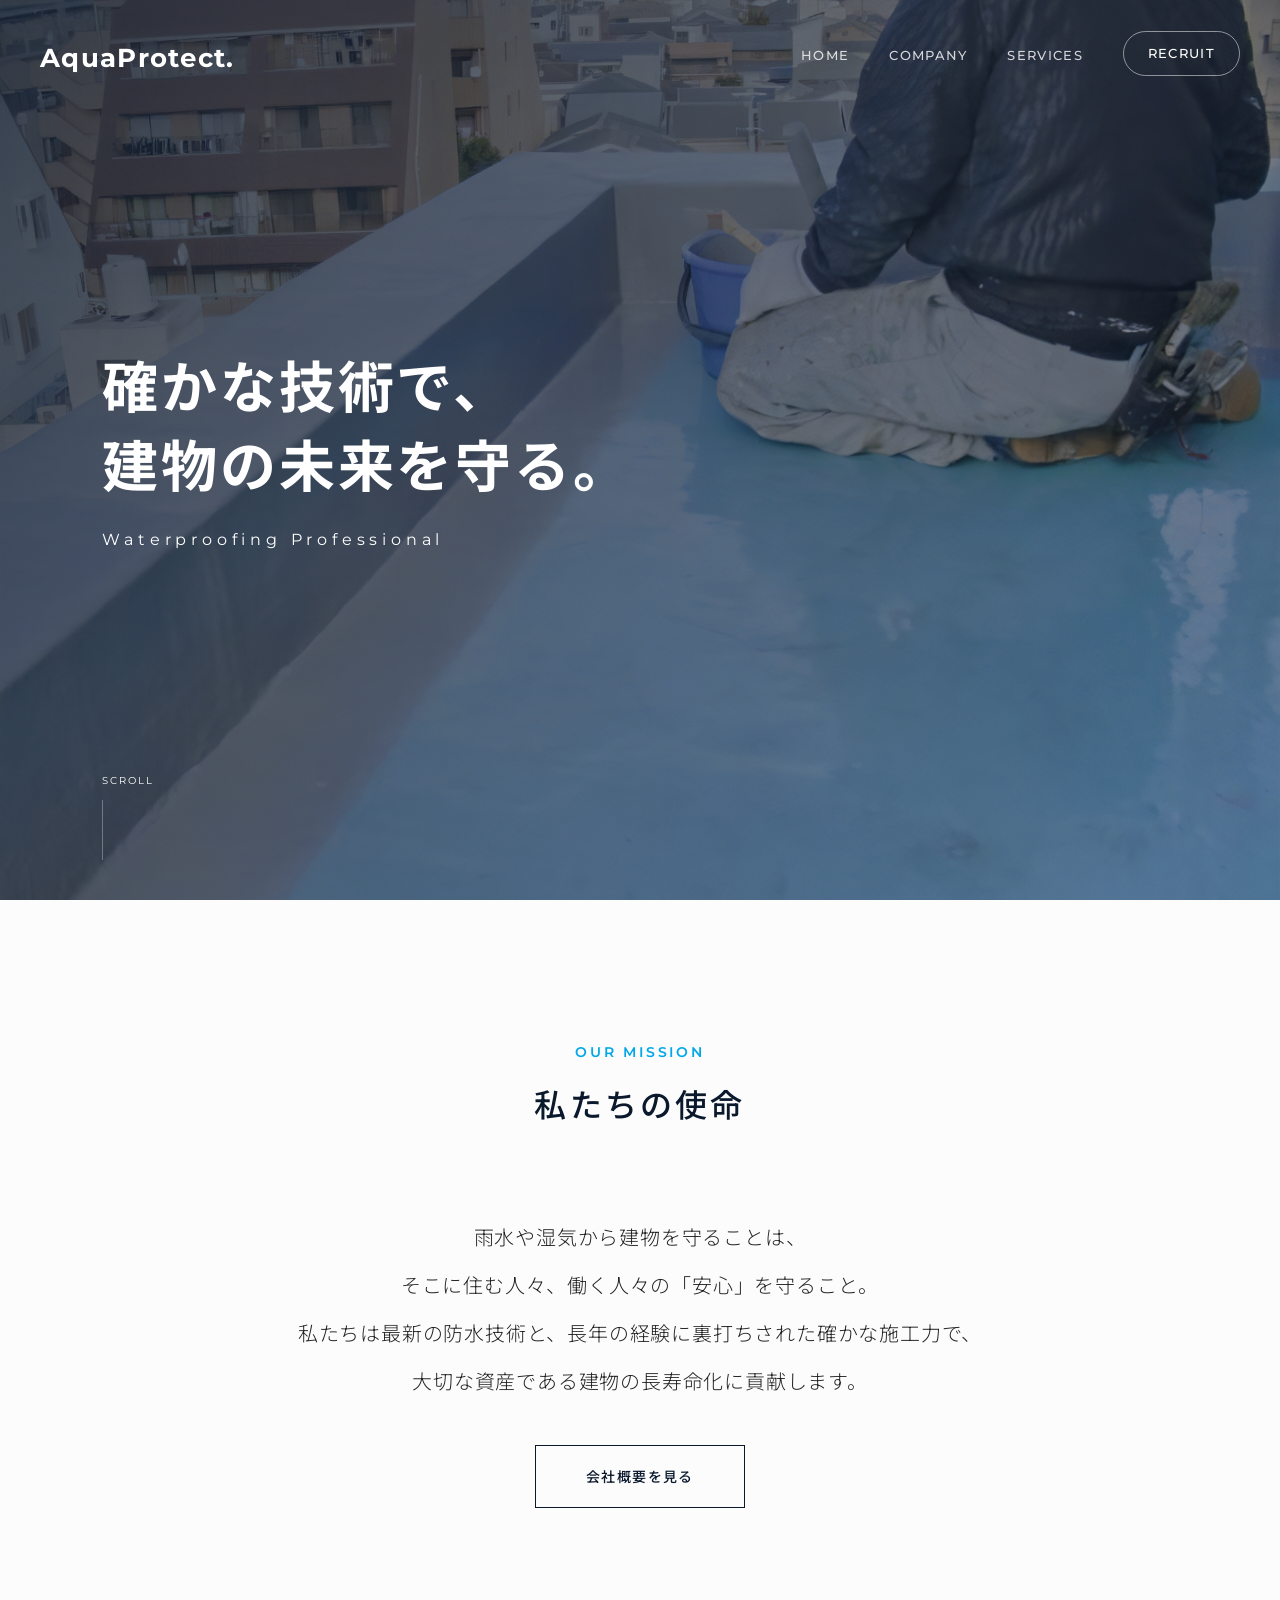
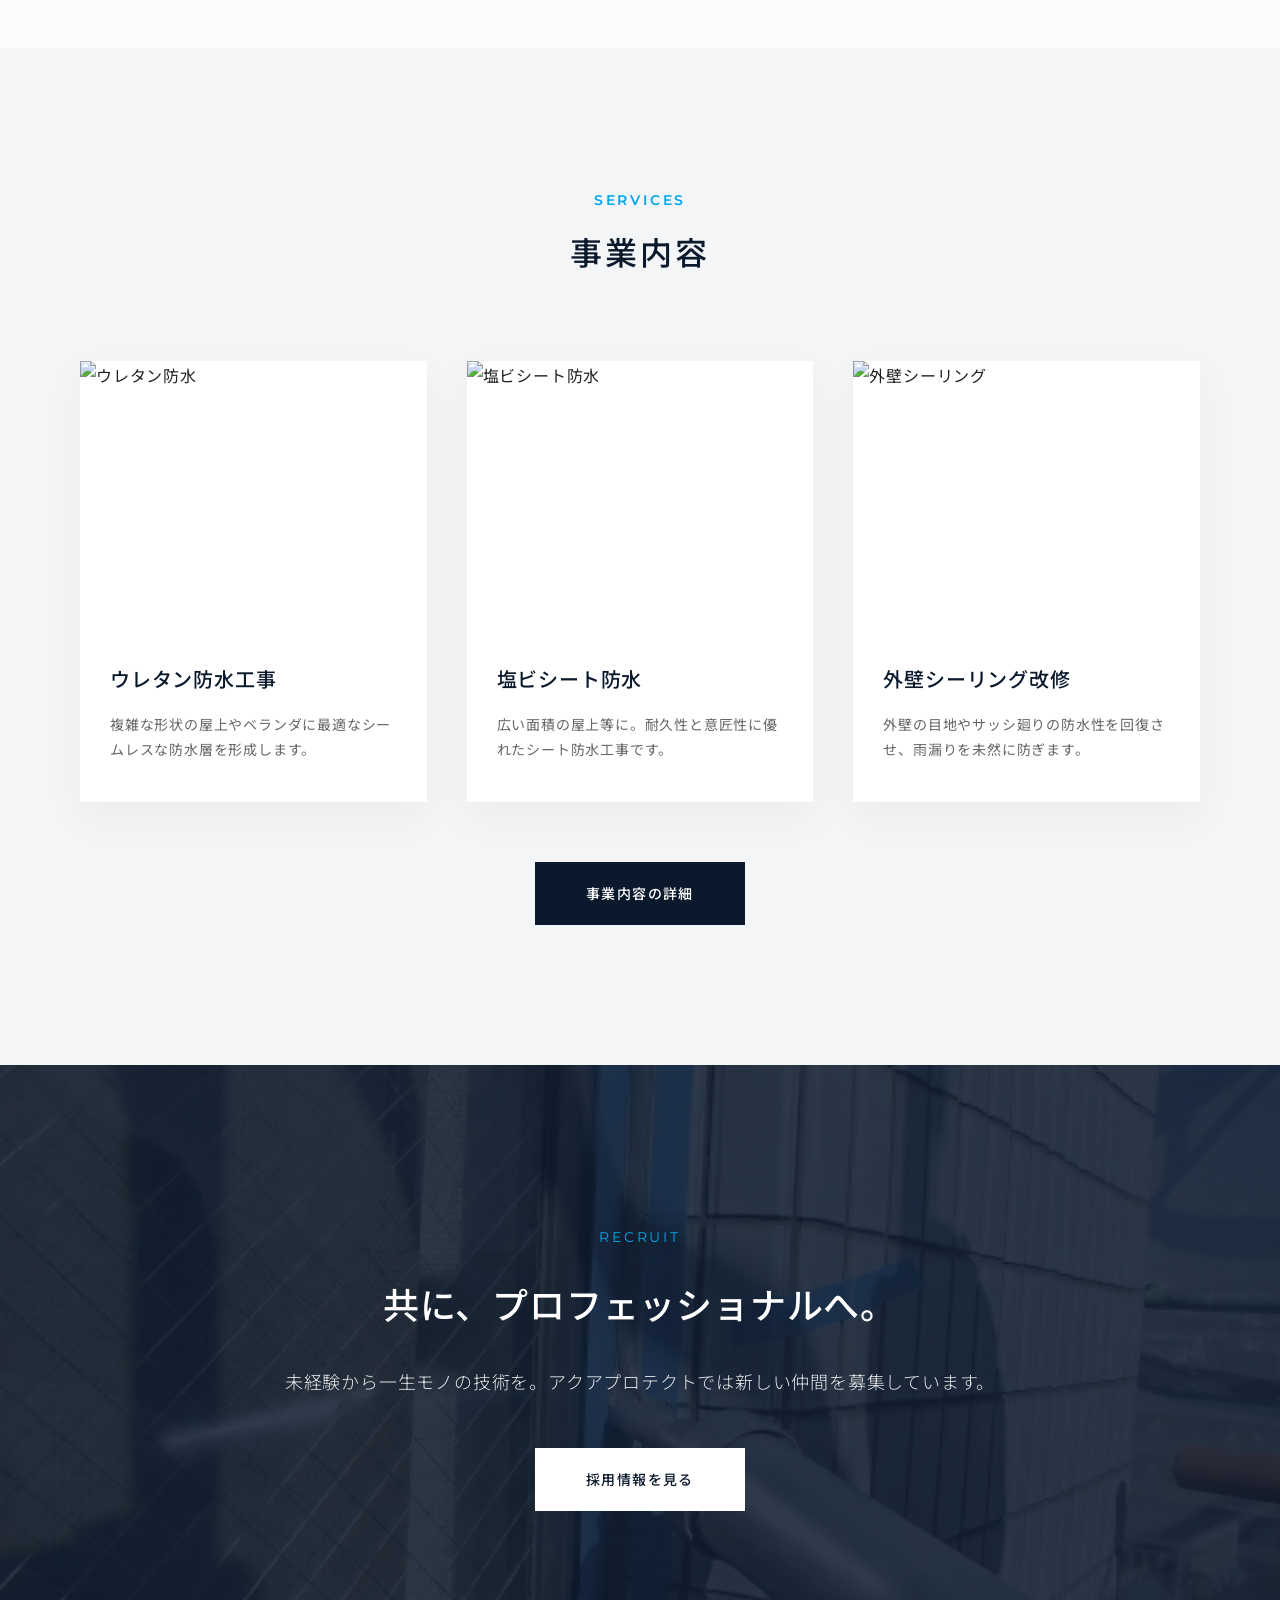
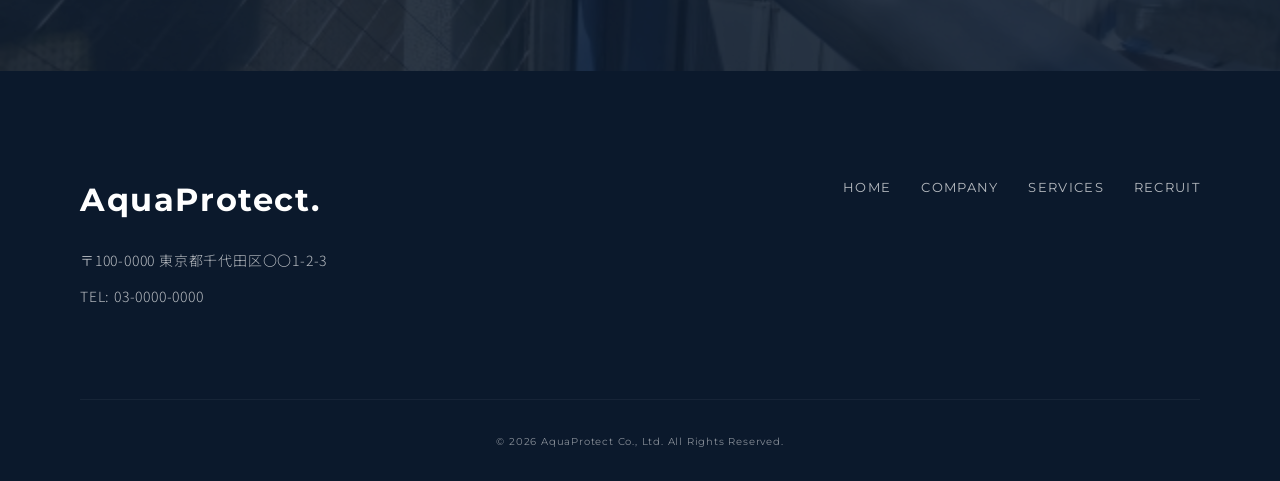
==== commit dbdac9fd: "Add files via upload" ====
--- a/index.html
+++ b/index.html
@@ -28,7 +28,8 @@
     </header>
 
     <main>
-        <section class="hero" style="background-image: url('https://images.unsplash.com/photo-1504307651254-35680f356dfd?q=80&w=2000&auto=format&fit=crop');">
+        <!-- メインビジュアル -->
+        <section class="hero" style="background-image: url('images/hero.jpg');">
             <div class="hero__overlay"></div>
             <div class="hero__content">
                 <h2 class="hero__title js-fade">確かな技術で、<br>建物の未来を守る。</h2>
@@ -66,7 +67,8 @@
                 <div class="cards">
                     <div class="card js-fade">
                         <div class="card__img-wrap">
-                            <img src="https://images.unsplash.com/photo-1589939705384-5185137a7f0f?q=80&w=800&auto=format&fit=crop" alt="ウレタン防水" class="card__img">
+                            <!-- 事業内容1の写真 -->
+                            <img src="images/service-01.jpg" alt="ウレタン防水" class="card__img">
                         </div>
                         <div class="card__body">
                             <h3 class="card__title">ウレタン防水工事</h3>
@@ -75,7 +77,8 @@
                     </div>
                     <div class="card js-fade" style="transition-delay: 0.1s;">
                         <div class="card__img-wrap">
-                            <img src="https://images.unsplash.com/photo-1541888086925-ebbcacd39e55?q=80&w=800&auto=format&fit=crop" alt="塩ビシート防水" class="card__img">
+                            <!-- 事業内容2の写真 -->
+                            <img src="images/service-02.jpg" alt="塩ビシート防水" class="card__img">
                         </div>
                         <div class="card__body">
                             <h3 class="card__title">塩ビシート防水</h3>
@@ -84,7 +87,8 @@
                     </div>
                     <div class="card js-fade" style="transition-delay: 0.2s;">
                         <div class="card__img-wrap">
-                            <img src="https://images.unsplash.com/photo-1508873699372-7aeab60b44ab?q=80&w=800&auto=format&fit=crop" alt="外壁シーリング" class="card__img">
+                            <!-- 事業内容3の写真 -->
+                            <img src="images/service-03.jpg" alt="外壁シーリング" class="card__img">
                         </div>
                         <div class="card__body">
                             <h3 class="card__title">外壁シーリング改修</h3>
@@ -98,7 +102,8 @@
             </div>
         </section>
 
-        <section class="recruit-banner js-fade" style="background-image: url('https://images.unsplash.com/photo-1504328345606-18bbc8c9d7d1?q=80&w=2000&auto=format&fit=crop');">
+        <!-- 採用バナー背景 -->
+        <section class="recruit-banner js-fade" style="background-image: url('images/recruit-bg.jpg');">
             <div class="recruit-banner__overlay"></div>
             <div class="recruit-banner__content">
                 <span class="recruit-banner__en">RECRUIT</span>
